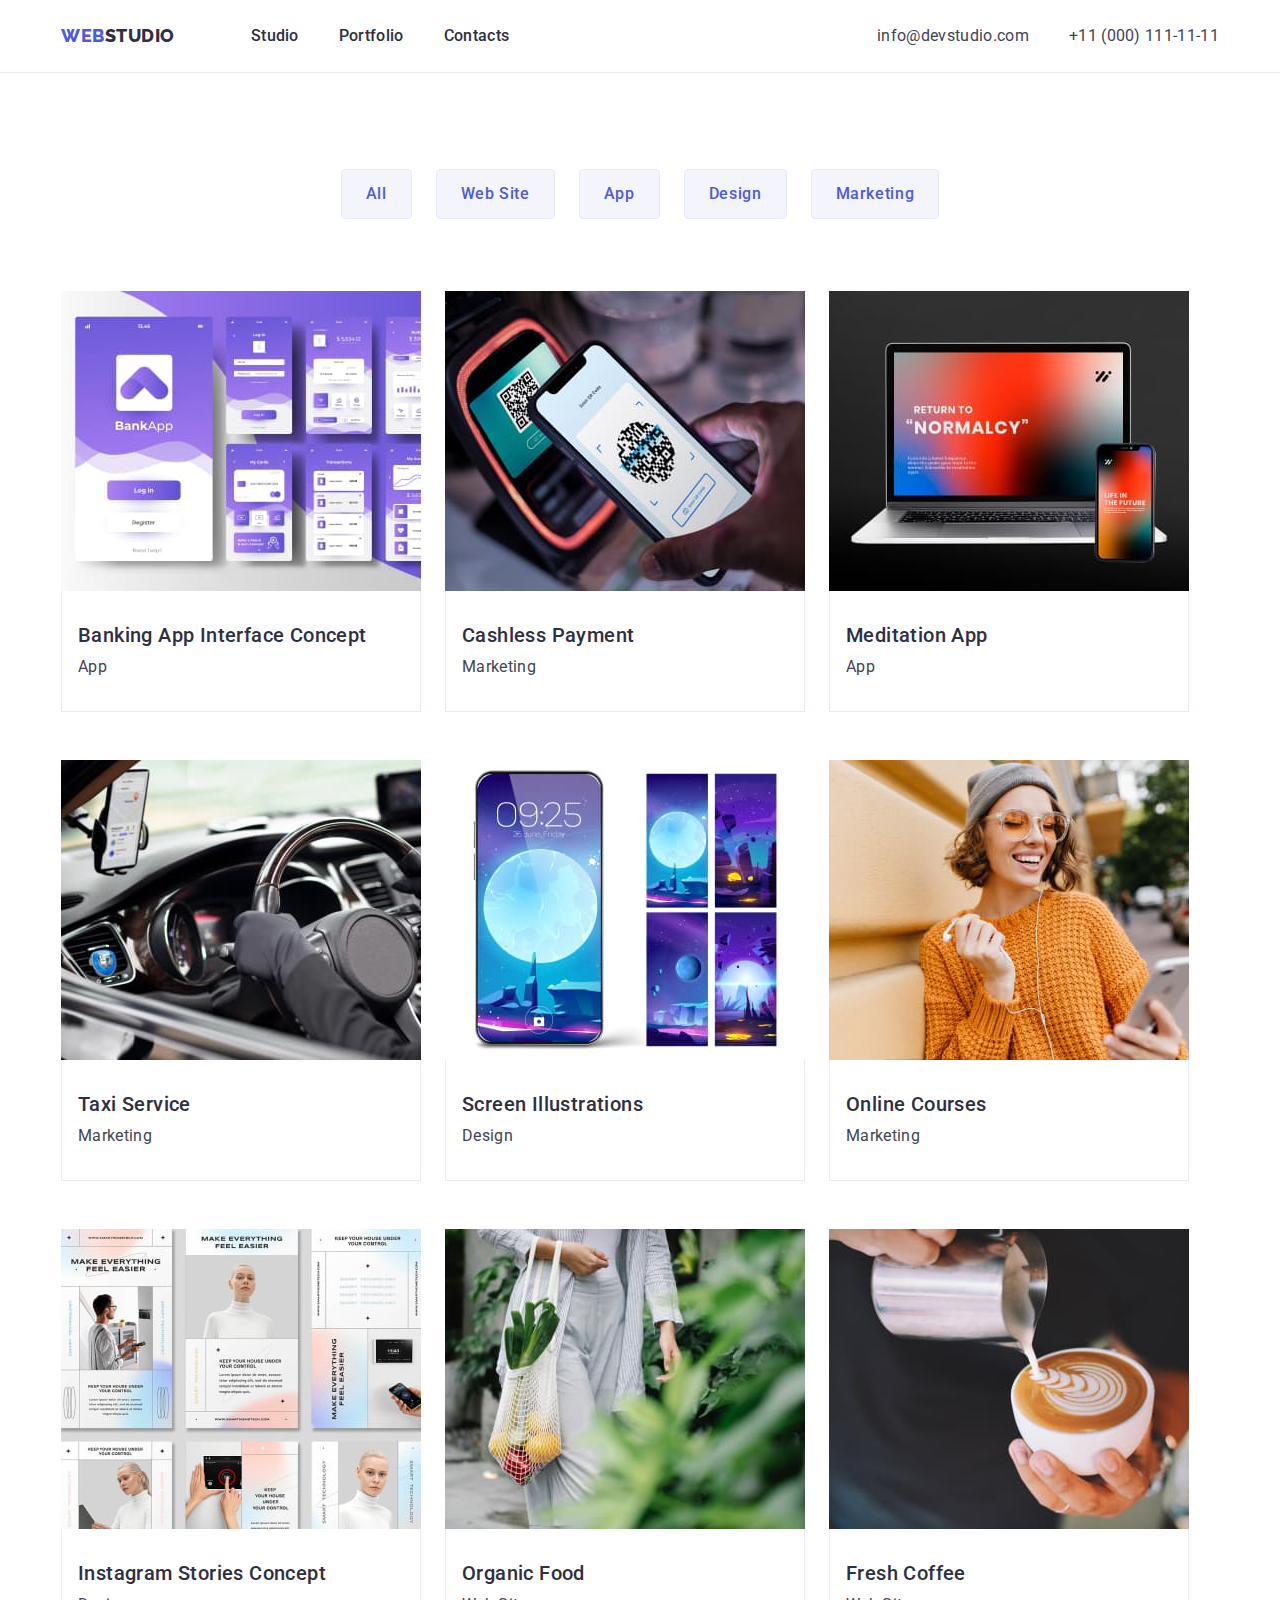
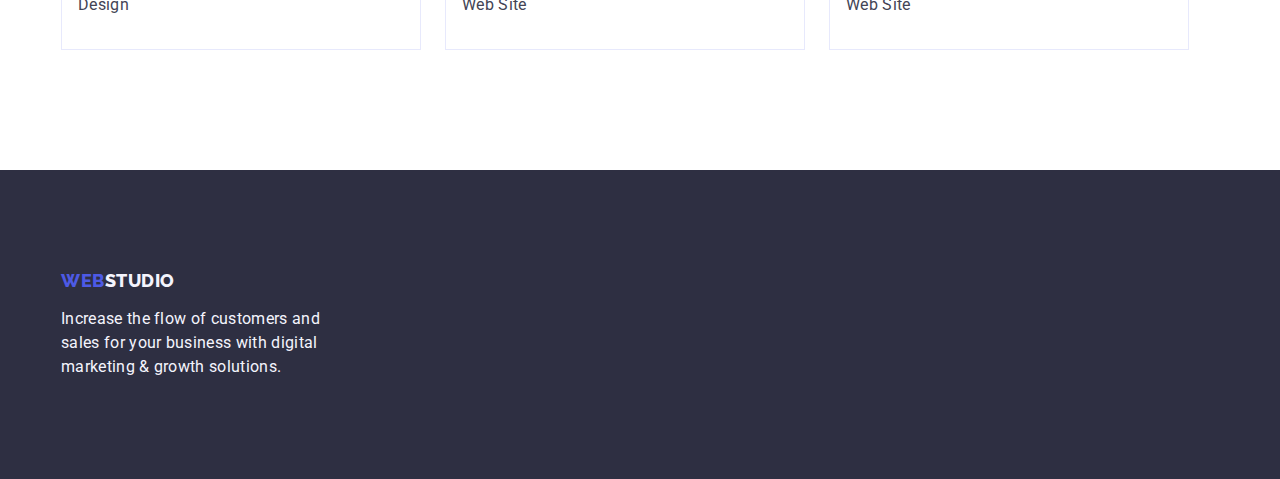
==== portfolio.html @ fb6bc6c4 "Initial commit" ====
<!DOCTYPE html>
<html lang="en">
  <head>
    <meta charset="UTF-8" />
    <meta name="viewport" content="width=device-width, initial-scale=1.0" />
    <link
      rel="stylesheet"
      href="https://cdnjs.cloudflare.com/ajax/libs/modern-normalize/2.0.0/modern-normalize.min.css"
      integrity="sha512-4xo8blKMVCiXpTaLzQSLSw3KFOVPWhm/TRtuPVc4WG6kUgjH6J03IBuG7JZPkcWMxJ5huwaBpOpnwYElP/m6wg=="
      crossorigin="anonymous"
      referrerpolicy="no-referrer"
    />

    <link rel="preconnect" href="https://fonts.googleapis.com" />
    <link rel="preconnect" href="https://fonts.gstatic.com" crossorigin />
    <link
      href="https://fonts.googleapis.com/css2?family=Raleway:wght@700&family=Roboto:wght@400;500;700;900&display=swap"
      rel="stylesheet"
    />

    <link rel="stylesheet" href="./css/styles.css" />
    <title>Portofoliu</title>
  </head>
  <body>
    <!-- Header Section -->
    <header class="header">
      <div class="container header-container">
        <nav class="main-navigation list">
          <a class="logo link" href="./index.html"
            >Web<span class="header-logo-second-part">Studio</span></a
          >
          <ul class="navigation-list list">
            <li>
              <a class="nav-link link" href="./index.html">Studio</a>
            </li>
            <li>
              <a class="nav-link link" href="./portfolio.html">Portfolio</a>
            </li>
            <li>
              <a class="nav-link link" href="">Contacts</a>
            </li>
          </ul>
        </nav>
        <address class="address-container">
          <ul class="address-list list">
            <li>
              <a class="address-link link" href="mailto:info@devstudio.com"
                >info@devstudio.com</a
              >
            </li>
            <li>
              <a class="address-link link" href="tel:+110001111111"
                >+11 (000) 111-11-11</a
              >
            </li>
          </ul>
        </address>
      </div>
    </header>

    <!-- Main Section -->
    <main>
      <!-- Filter Section -->
      <section class="filter-section">
        <div class="container">
          <h1 class="visually-hidden">Portfolio</h1>
          <ul class="list filter-list">
            <li><button class="portfolio-button" type="button">All</button></li>
            <li>
              <button class="portfolio-button" type="button">Web Site</button>
            </li>
            <li><button class="portfolio-button" type="button">App</button></li>
            <li>
              <button class="portfolio-button" type="button">Design</button>
            </li>
            <li>
              <button class="portfolio-button" type="button">Marketing</button>
            </li>
          </ul>

          <!-- Portfolio row 1 -->
          <ul class="list portfolio-list">
            <li class="grid-list link">
              <a class="link" href="">
                <img
                  src="./images/image8.jpg"
                  alt="Banking App Interface Concept"
                  width="360"
                  height="300"
                />
                <div class="portfolio-details">
                  <h2 class="portfolio-title">Banking App Interface Concept</h2>
                  <p class="portfolio-title-description">App</p>
                </div>
              </a>
            </li>
            <li class="grid-list link">
              <a class="link" href="">
                <img
                  src="./images/image9.jpg"
                  alt="Cashless Payment"
                  width="360"
                  height="300"
                />
                <div class="portfolio-details">
                  <h2 class="portfolio-title">Cashless Payment</h2>
                  <p class="portfolio-title-description">Marketing</p>
                </div>
              </a>
            </li>
            <li class="grid-list link">
              <a class="link" href="">
                <img
                  src="./images/image10.jpg"
                  alt="Meditaion App"
                  width="360"
                  height="300"
                />
                <div class="portfolio-details">
                  <h2 class="portfolio-title">Meditation App</h2>
                  <p class="portfolio-title-description">App</p>
                </div>
              </a>
            </li>

            <!-- Portfolio row 2 -->
            <li class="grid-list link">
              <a class="link" href="">
                <img
                  src="./images/image11.jpg"
                  alt="Taxi Service"
                  width="360"
                  height="300"
                />
                <div class="portfolio-details">
                  <h2 class="portfolio-title">Taxi Service</h2>
                  <p class="portfolio-title-description">Marketing</p>
                </div>
              </a>
            </li>
            <li class="grid-list link">
              <a class="link" href="">
                <img
                  src="./images/image12.jpg"
                  alt="Screen Illustrations"
                  width="360"
                  height="300"
                />
                <div class="portfolio-details">
                  <h2 class="portfolio-title">Screen Illustrations</h2>
                  <p class="portfolio-title-description">Design</p>
                </div>
              </a>
            </li>
            <li class="grid-list link">
              <a class="link" href="">
                <img
                  src="./images/image13.jpg"
                  alt="Online Courses"
                  width="360"
                  height="300"
                />
                <div class="portfolio-details">
                  <h2 class="portfolio-title">Online Courses</h2>
                  <p class="portfolio-title-description">Marketing</p>
                </div>
              </a>
            </li>

            <!-- Portfolio row 3 -->
            <li class="grid-list link">
              <a class="link" href="">
                <img
                  src="./images/image14.jpg"
                  alt="Instagram Stories Concept"
                  width="360"
                  height="300"
                />
                <div class="portfolio-details">
                  <h2 class="portfolio-title">Instagram Stories Concept</h2>
                  <p class="portfolio-title-description">Design</p>
                </div>
              </a>
            </li>
            <li class="grid-list link">
              <a class="link" href="">
                <img
                  src="./images/image15.jpg"
                  alt="Organic Food"
                  width="360"
                  height="300"
                />
                <div class="portfolio-details">
                  <h2 class="portfolio-title">Organic Food</h2>
                  <p class="portfolio-title-description">Web Site</p>
                </div>
              </a>
            </li>
            <li class="grid-list link">
              <a class="link" href="">
                <img
                  src="./images/image16.jpg"
                  alt="Fresh Coffee"
                  width="360"
                  height="300"
                />
                <div class="portfolio-details">
                  <h2 class="portfolio-title">Fresh Coffee</h2>
                  <p class="portfolio-title-description">Web Site</p>
                </div>
              </a>
            </li>
          </ul>
        </div>
      </section>
    </main>

    <!-- Footer Section -->
    <footer class="footer-section">
      <div class="container">
        <a class="footer-logo logo link" href="./index.html"
          >Web<span class="footer-logo-second-part">Studio</span></a
        >
        <p class="footer-description">
          Increase the flow of customers and sales for your business with
          digital marketing & growth solutions.
        </p>
      </div>
    </footer>
  </body>
</html>
---- css/styles.css ----
:root {
  --IRIS: #4d5ae5;
  --NAVY-BLUE: #2e2f42;
  --SLATE: #434455;
  --WHITE: #fff;
  --CORNFLOWER: #e7e9fc;
  --CLOUD: #f4f4fd;
  --OCEAN: #404bbf;
  --SPAN: #f4f4f4fd;
  --text-font-family: "Roboto", sans-serif;
  --logo-font-family: "Raleway", sans-serif;
}
/* Global Style */
body {
  font-family: var(--text-font-family);
  font-style: normal;
  color: #434455;
  background-color: #ffffffff;
  height: 1440px;
}
img {
  display: block;
}
.list {
  list-style: none;
  padding: 0;
}
.link {
  text-decoration: none;
}
.a.link {
  padding: 24px 0 24px;
  display: block;
  max-width: 100%;
  height: auto;
}
.link:hover {
  color: var(--OCEAN);
}
.link:focus {
  color: var(--OCEAN);
}
*,
*::before *::after {
  box-sizing: border-box;
}
* {
  margin: 0;
}
/* Classes */
/* Logo */
.header {
  border-bottom: 1px solid #e7e9fc;
  background: var(--white, #fff);
  border-bottom: 1px solid var(--CORNFLOWER, #e7e9fc);
  display: flex;
}
.container {
  width: 1158px;
  margin: 0 auto;
  padding: 0 15px;
}
.header-container {
  display: flex;
  justify-content: space-between;
}
.main-navigation {
  display: flex;
  align-items: center;
  height: 72px;
}
.logo {
  color: var(--IRIS);
  font-family: "Raleway", sans-serif;
  font-size: 18px;
  font-weight: 800;
  line-height: 1.17;
  letter-spacing: 0.03em;
  text-transform: uppercase;
  margin-right: 76px;
}
.header-logo-second-part {
  color: var(--NAVY-BLUE);
  font-family: Raleway, sans-serif;
  font-size: 18px;
  font-style: normal;
  font-weight: 800;
  line-height: 116.667%;
  letter-spacing: 0.54px;
  text-transform: uppercase;
}
/* Navigation list */
.navigation-list {
  color: var(--NAVY-BLUE);
  font-size: 16px;
  font-style: normal;
  font-weight: 500;
  line-height: 150%;
  letter-spacing: 0.32px;
  display: flex;
  gap: 40px;
  display: flex;
}
.nav-link {
  color: var(--NAVY-BLUE);
  font-size: 16px;
  font-weight: 500;
  line-height: 1.5;
  letter-spacing: 0.02em;
  padding: 24px 0;
}
.nav-link:hover,
.nav-link:focus {
  color: var(--OCEAN);
}

/* Address */
.address-container {
  font-style: normal;
  height: 72px;
  display: flex;
  align-items: center;
}
.address-list {
  list-style: none;
  min-width: none;
  min-height: max-content;
  color: var(--slate);
  font-style: normal;
  font-size: 16px;
  font-weight: 500;
  line-height: 150%;
  letter-spacing: 0.32px;
  display: flex;
  gap: 40px;
}
.address-link {
  color: var(--SLATE);
  font-size: 16px;
  font-weight: 400;
  line-height: 1.5;
  letter-spacing: 0.02em;
}
.link:hover,
.link:focus {
  color: var(--OCEAN);
}
/* Hero Content */
.hero-content {
  background-color: var(--NAVY-BLUE);
  padding: 188px 0;
  display: block;
  justify-content: center;
}
.hero-title {
  color: var(--WHITE);
  font-size: 56px;
  line-height: 1.07;
  text-align: center;
  letter-spacing: 0.02em;
  max-width: 496px;
  margin: 0 auto;
  padding-bottom: 48px;
}
.order-service-button {
  color: var(--WHITE);
  background-color: var(--IRIS);
  font-family: "Roboto", sans-serif;
  border-radius: 4px;
  box-shadow: 0px 4px 4px 0px rgba(0, 0, 0, 0.15);
  font-size: 16px;
  font-style: normal;
  font-weight: 500;
  line-height: 1.5;
  letter-spacing: 0.04em;
  cursor: pointer;
  display: block;
  min-width: 169px;
  height: 56px;
  border: none;
  margin: 0 auto;
}
.order-service-button:hover,
.order-service-button:focus {
  background-color: var(--OCEAN);
}
/* About section */
.about-section {
  padding: 120px 0;
}
.visually-hidden {
  position: absolute;
  width: 1px;
  height: 1px;
  margin: -1px;
  border: 0;
  padding: 0;
  white-space: nowrap;
  clip-path: inset(100%);
  clip: rect(0 0 0 0);
  overflow: hidden;
}
.list {
  list-style: none;
}
.about-list {
  display: flex;
  gap: 24px;
}
.about-list-element {
  width: 100%;
  min-width: 264px;
}
.about-subtitle {
  color: var(--NAVY-BLUE);
  font-size: 20px;
  font-weight: 500;
  line-height: 1.2;
  letter-spacing: 0.02em;
  margin-bottom: 8px;
}
.about-subtitle-description {
  color: var(--SLATE);
  font-size: 16px;
  font-style: normal;
  line-height: 1.5;
  letter-spacing: 0.02em;
}
/* What are we doing section */
.what-are-we-doing-section {
  padding-bottom: 120px;
  display: flex;
}
.what-are-we-doing-title {
  color: var(--NAVY-BLUE);
  font-size: 36px;
  font-weight: 700;
  line-height: 1.11;
  text-align: center;
  letter-spacing: 0.02em;
  text-transform: capitalize;
  margin-bottom: 72px;
}
.what-are-we-doing-list {
  list-style: none;
  display: flex;
  gap: 24px;
}
.what-are-we-doing-images {
  color: var(--cornflower);
}
.li.what-are-we-doing-images {
  width: calc((100% - 48px) / 3);
}
/* Our team section */
.our-team-section {
  background-color: var(--CLOUD);
  padding: 120px 0;
}
.team-list {
  display: flex;
  gap: 24px;
}
.our-team-title {
  color: var(--NAVY-BLUE);
  font-size: 36px;
  font-weight: 700;
  line-height: 1.11;
  text-align: center;
  letter-spacing: 0.02em;
  text-transform: capitalize;
  margin-bottom: 72px;
}
.card-team {
  list-style: none;
  background-color: #ffffffff;
  border-radius: 0px 0px 4px 4px;
  box-shadow: 0px 2px 1px 0px rgba(46, 47, 66, 0.08),
    0px 1px 1px 0px rgba(46, 47, 66, 0.16),
    0px 1px 6px 0px rgba(46, 47, 66, 0.08);
}
.li.card-team {
  width: calc((100% - 72px) / 4);
}
.card-detail {
  padding: 32px 0;
}
.our-team-subtitle {
  justify-content: center;
  color: var(--NAVY-BLUE);
  text-align: center;
  font-size: 20px;
  font-weight: 500;
  line-height: 1.2;
  letter-spacing: 0.4px;
  margin-bottom: 8px;
}
.our-team-subtitle-description {
  justify-content: center;
  color: var(--SLATE);
  text-align: center;
  font-size: 16px;
  font-weight: 500;
  line-height: 1.5;
  letter-spacing: 0.02em;
}
/* Footer section */
.footer-section {
  background-color: var(--NAVY-BLUE);
  flex-direction: column;
  justify-content: flex-start;
  align-items: flex-start;
  padding: 100px 0;
}
.footer-logo {
  color: var(--IRIS);
  flex-shrink: 0;
  font-family: "Raleway", sans-serif;
  font-size: 18px;
  font-style: normal;
  font-weight: 800;
  line-height: 1.17;
  letter-spacing: 0.03em;
  text-transform: uppercase;
  text-decoration: none;
  display: inline-block;
  margin-bottom: 16px;
}
.footer-logo-second-part {
  color: var(--CLOUD);
}
.footer-description {
  color: var(--CLOUD);
  font-family: "Roboto", sans-serif;
  font-weight: 400;
  line-height: 1.5;
  letter-spacing: 0.02em;
  max-width: 264px;
}

/* Portfolio page */
.filter-section {
  padding-top: 96px;
  padding-bottom: 120px;
}
.filter-list {
  list-style: none;
  display: flex;
  justify-content: center;
  gap: 24px;
  margin-bottom: 72px;
}
.portfolio-button {
  font-family: "Roboto", sans-serif;
  color: var(--IRIS);
  background-color: var(--CLOUD);
  font-size: 16px;
  font-style: normal;
  font-weight: 500;
  line-height: 1.5;
  letter-spacing: 0.04em;
  cursor: pointer;
  justify-content: center;
  text-align: center;
  border-radius: 4px;
  border: 1px solid var(--CORNFLOWER, #e7e9fc);
  padding: 12px 24px;
}
.portfolio-button:hover,
.portfolio-button:focus {
  color: #ffffffff;
  background-color: var(--OCEAN);
  border: 1px solid transparent;
}
.portfolio-list {
  display: flex;
  flex-wrap: wrap;
  column-gap: 24px;
  row-gap: 48px;
}
.li.grid-list {
  width: calc((100% - 48px) / 3);
}
.portfolio-details {
  padding: 32px 16px;
  border: 1px solid var(--CORNFLOWER, #e7e9fc);
  border-top: none;
}
.portfolio-title {
  color: var(--NAVY-BLUE);
  font-size: 20px;
  font-weight: 500;
  line-height: 1.2;
  letter-spacing: 0.02em;
  margin-bottom: 8px;
}
.portfolio-title-description {
  color: var(--SLATE);
  font-size: 16px;
  font-style: normal;
  line-height: 1.5;
  letter-spacing: 0.02em;
}
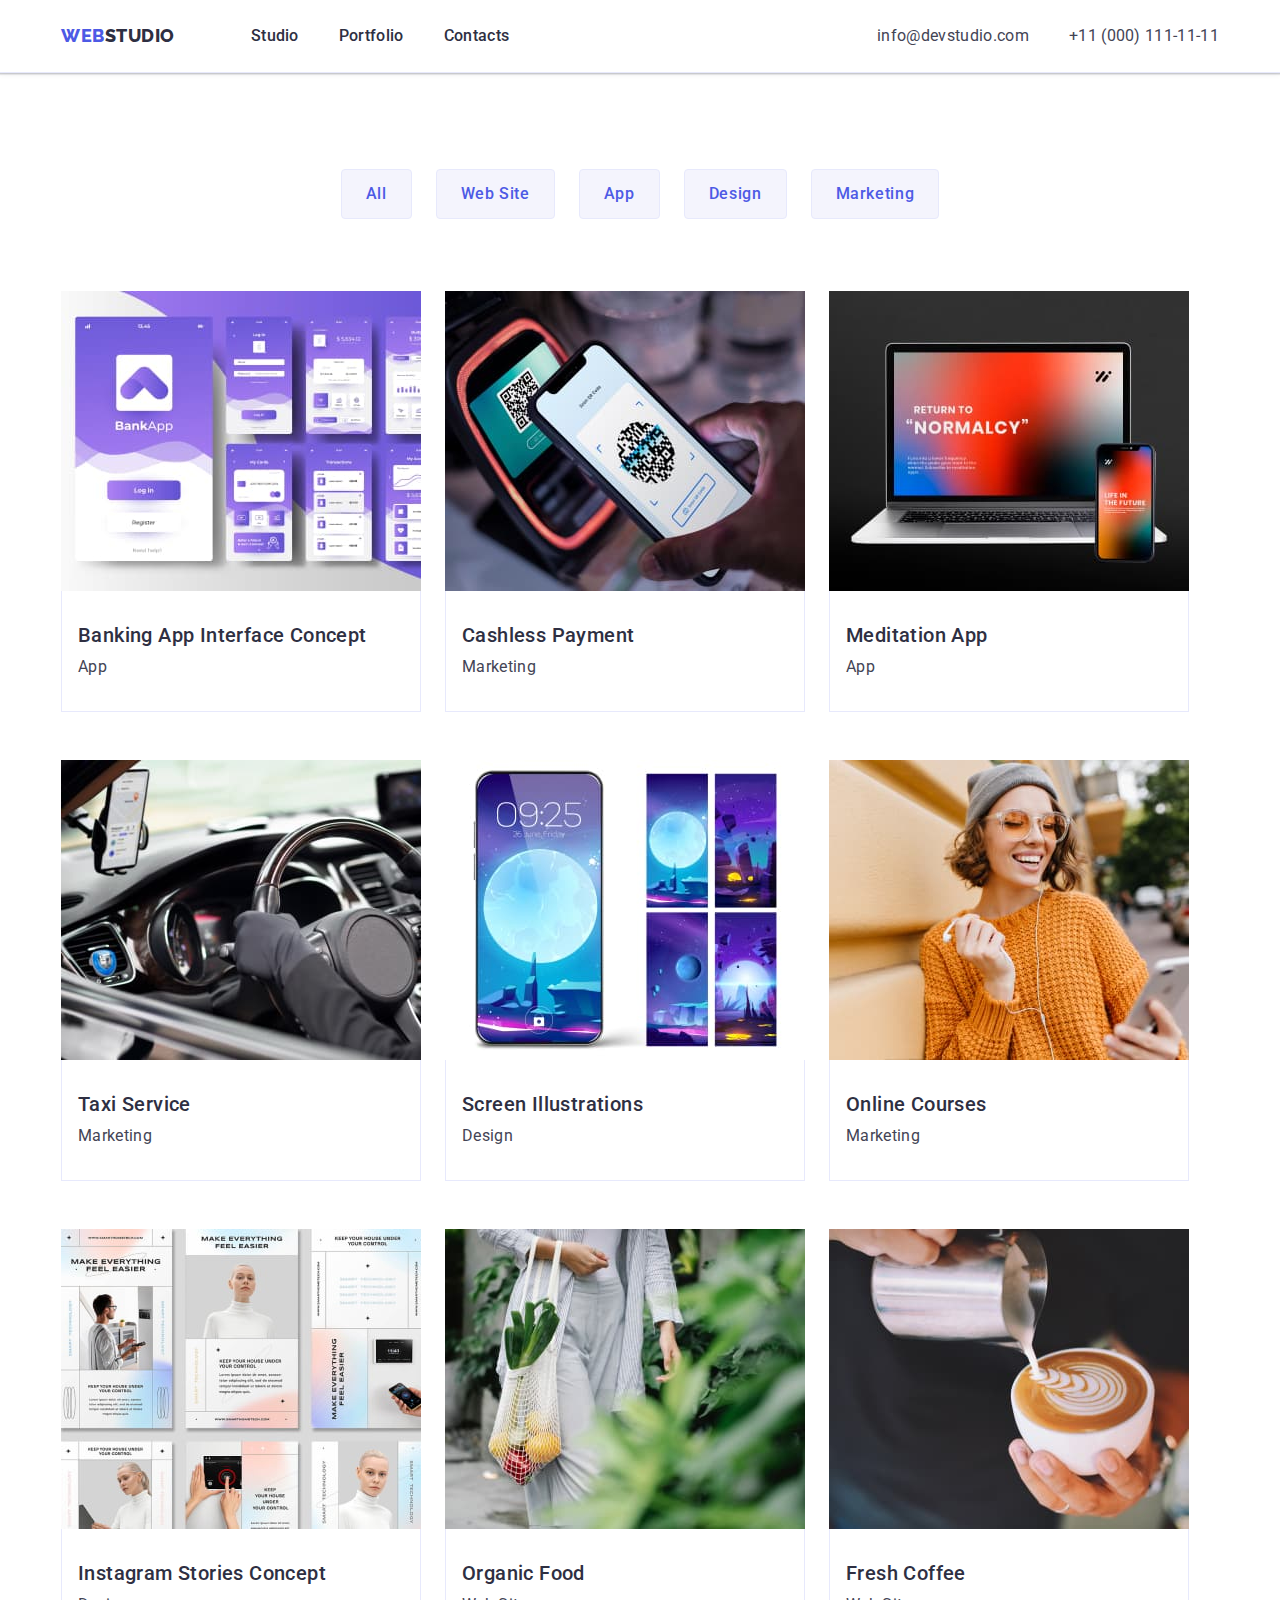
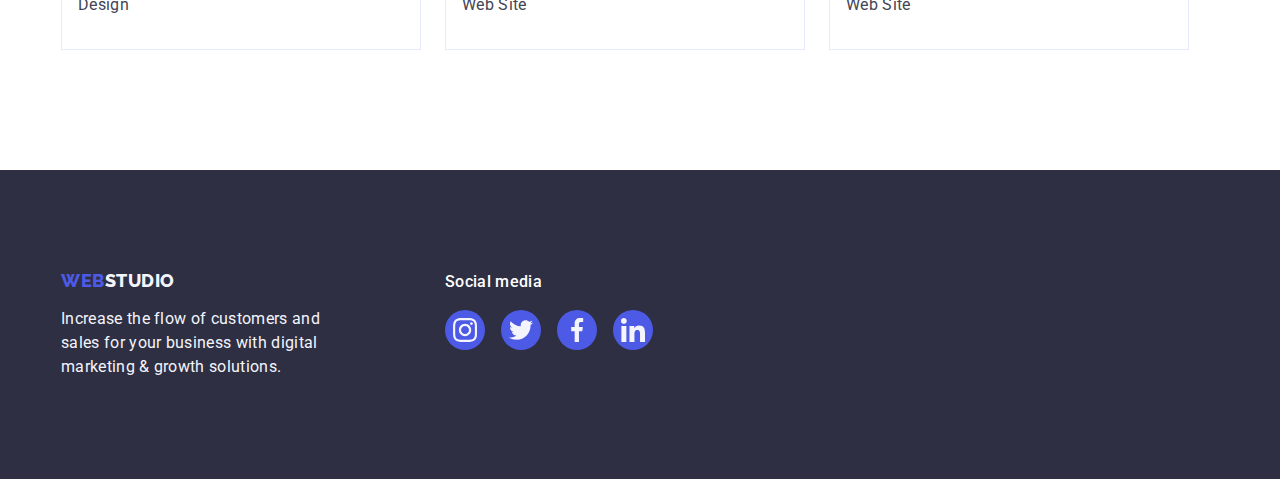
==== commit 810abef7: "4.2" ====
--- a/portfolio.html
+++ b/portfolio.html
@@ -217,14 +217,49 @@
 
     <!-- Footer Section -->
     <footer class="footer-section">
-      <div class="container">
-        <a class="footer-logo logo link" href="./index.html"
-          >Web<span class="footer-logo-second-part">Studio</span></a
-        >
-        <p class="footer-description">
-          Increase the flow of customers and sales for your business with
-          digital marketing & growth solutions.
-        </p>
+      <div class="footer-div container">
+        <div class="footer-logo-description-div">
+          <a class="footer-logo logo link" href="./index.html"
+            >Web<span class="footer-logo-second-part">Studio</span></a
+          >
+          <p class="footer-description">
+            Increase the flow of customers and sales for your business with
+            digital marketing & growth solutions.
+          </p>
+        </div>
+        <div class="footer-social-media-div">
+          <p class="footer-social-media-text">Social media</p>
+          <ul class="list footer-social-media-ul-list-svg">
+            <li class="footer-social-media-list-svg">
+              <a href="" class="footer-social-media-link-svg">
+                <svg width="24" height="24" class="footer-social-media-svg">
+                  <use href="./images/icons.svg#icon-instagram-2"></use>
+                </svg>
+              </a>
+            </li>
+            <li class="footer-social-media-list-svg">
+              <a href="" class="footer-social-media-link-svg">
+                <svg width="24" height="24" class="footer-social-media-svg">
+                  <use href="./images/icons.svg#icon-twitter-2"></use>
+                </svg>
+              </a>
+            </li>
+            <li class="footer-social-media-list-svg">
+              <a href="" class="footer-social-media-link-svg">
+                <svg width="24" height="24" class="footer-social-media-svg">
+                  <use href="./images/icons.svg#icon-facebook-2"></use>
+                </svg>
+              </a>
+            </li>
+            <li class="footer-social-media-list-svg">
+              <a href="" class="footer-social-media-link-svg">
+                <svg width="24" height="24" class="footer-social-media-svg">
+                  <use href="./images/icons.svg#icon-linkedin-2"></use>
+                </svg>
+              </a>
+            </li>
+          </ul>
+        </div>
       </div>
     </footer>
   </body>
--- a/css/styles.css
+++ b/css/styles.css
@@ -54,6 +54,8 @@
   background: var(--white, #fff);
   border-bottom: 1px solid var(--CORNFLOWER, #e7e9fc);
   display: flex;
+  box-shadow: 0px 2px 1px rgba(46, 47, 66, 0.08),
+    0px 1px 1px rgba(46, 47, 66, 0.16), 0px 1px 6px rgba(46, 47, 66, 0.08);
 }
 .container {
   width: 1158px;
@@ -145,12 +147,19 @@
 .link:focus {
   color: var(--OCEAN);
 }
-/* Hero Content */
+/* Hero Content - first section */
 .hero-content {
   background-color: var(--NAVY-BLUE);
   padding: 188px 0;
-  display: block;
-  justify-content: center;
+  background-image: linear-gradient(
+      rgba(46, 47, 66, 0.7),
+      rgba(46, 47, 66, 0.7)
+    ),
+    url(../images/background-hero.jpg);
+  max-width: 1440px;
+  background-repeat: no-repeat;
+  background-position: center;
+  background-size: cover;
 }
 .hero-title {
   color: var(--WHITE);
@@ -184,7 +193,7 @@
 .order-service-button:focus {
   background-color: var(--OCEAN);
 }
-/* About section */
+/* About section - second section */
 .about-section {
   padding: 120px 0;
 }
@@ -226,7 +235,21 @@
   line-height: 1.5;
   letter-spacing: 0.02em;
 }
-/* What are we doing section */
+.about-section-icons {
+  display: flex;
+  justify-content: center;
+  align-items: center;
+  width: 264px;
+  height: 112px;
+  border-radius: 4px;
+  background: #f4f4fd;
+  margin-bottom: 8px;
+}
+.about-section-svg {
+  width: 64px;
+  height: 64px;
+}
+/* What are we doing section - third section */
 .what-are-we-doing-section {
   padding-bottom: 120px;
   display: flex;
@@ -252,7 +275,7 @@
 .li.what-are-we-doing-images {
   width: calc((100% - 48px) / 3);
 }
-/* Our team section */
+/* Our team section - fourth section */
 .our-team-section {
   background-color: var(--CLOUD);
   padding: 120px 0;
@@ -304,6 +327,86 @@
   line-height: 1.5;
   letter-spacing: 0.02em;
 }
+.our-team-ul-list-svg {
+  display: flex;
+  justify-content: center;
+  gap: 24px;
+}
+.our-team-list-svg {
+  width: 40px;
+  height: 40px;
+}
+.our-team-link-svg {
+  height: 100%;
+  width: 100%;
+  background-color: #4d5ae5;
+  border-radius: 50%;
+  display: flex;
+  align-items: center;
+  justify-content: center;
+}
+.our-team-link-svg:hover {
+  background-color: #404bbf;
+}
+
+.our-team-link-svg:focus {
+  background-color: #404bbf;
+}
+.our-team-svg {
+  fill: #f4f4fd;
+  width: 16px;
+  height: 16px;
+}
+
+/* Customers section - fifth section*/
+.customers-section {
+  padding-top: 120px;
+  padding-bottom: 120px;
+}
+.customers-section-title {
+  color: #2e2f42;
+  text-align: center;
+  margin-bottom: 72px;
+  font-family: var(--text-font-family);
+  font-size: 36px;
+  font-style: normal;
+  font-weight: 700;
+  line-height: 111.111%;
+  letter-spacing: 0.72px;
+  text-transform: capitalize;
+}
+.customers-section-ul-list {
+  display: flex;
+  gap: 24px;
+}
+.customers-section-list {
+  width: 168px;
+  height: 88px;
+}
+.customers-section-link {
+  width: 100%;
+  height: 100%;
+  border-radius: 4px;
+  border: 1px solid #8e8f99;
+  display: flex;
+  align-items: center;
+  justify-content: center;
+  color: #8e8f99;
+}
+.customers-section-link:hover {
+  border-color: #404bbf;
+  color: #404bbf;
+}
+.customers-section-link:focus {
+  border-color: #404bbf;
+  color: #404bbf;
+}
+.customers-section-svg {
+  width: 104px;
+  height: 56px;
+  fill: currentColor;
+}
+
 /* Footer section */
 .footer-section {
   background-color: var(--NAVY-BLUE);
@@ -312,6 +415,13 @@
   align-items: flex-start;
   padding: 100px 0;
 }
+.footer-div {
+  display: flex;
+  align-items: baseline;
+}
+.footer-logo-description-div {
+  margin-right: 120px;
+}
 .footer-logo {
   color: var(--IRIS);
   flex-shrink: 0;
@@ -337,6 +447,45 @@
   letter-spacing: 0.02em;
   max-width: 264px;
 }
+.footer-social-media-text {
+  margin-bottom: 16px;
+  font-family: Roboto;
+  font-size: 16px;
+  font-style: normal;
+  font-weight: 500;
+  line-height: 1.5;
+  letter-spacing: 0.02em;
+  color: #ffffffff;
+}
+.footer-social-media-ul-list-svg {
+  display: flex;
+  justify-content: center;
+  gap: 16px;
+}
+.footer-social-media-list-svg {
+  width: 40px;
+  height: 40px;
+}
+.footer-social-media-link-svg {
+  width: 100%;
+  height: 100%;
+  background-color: #4d5ae5;
+  border-radius: 50%;
+  display: flex;
+  align-items: center;
+  justify-content: center;
+}
+.footer-social-media-link-svg:hover {
+  background-color: #31d0aa;
+}
+.footer-social-media-link-svg:focus {
+  background-color: #31d0aa;
+}
+.footer-social-media-svg {
+  fill: #f4f4fd;
+  width: 24px;
+  height: 24px;
+}
 
 /* Portfolio page */
 .filter-section {
